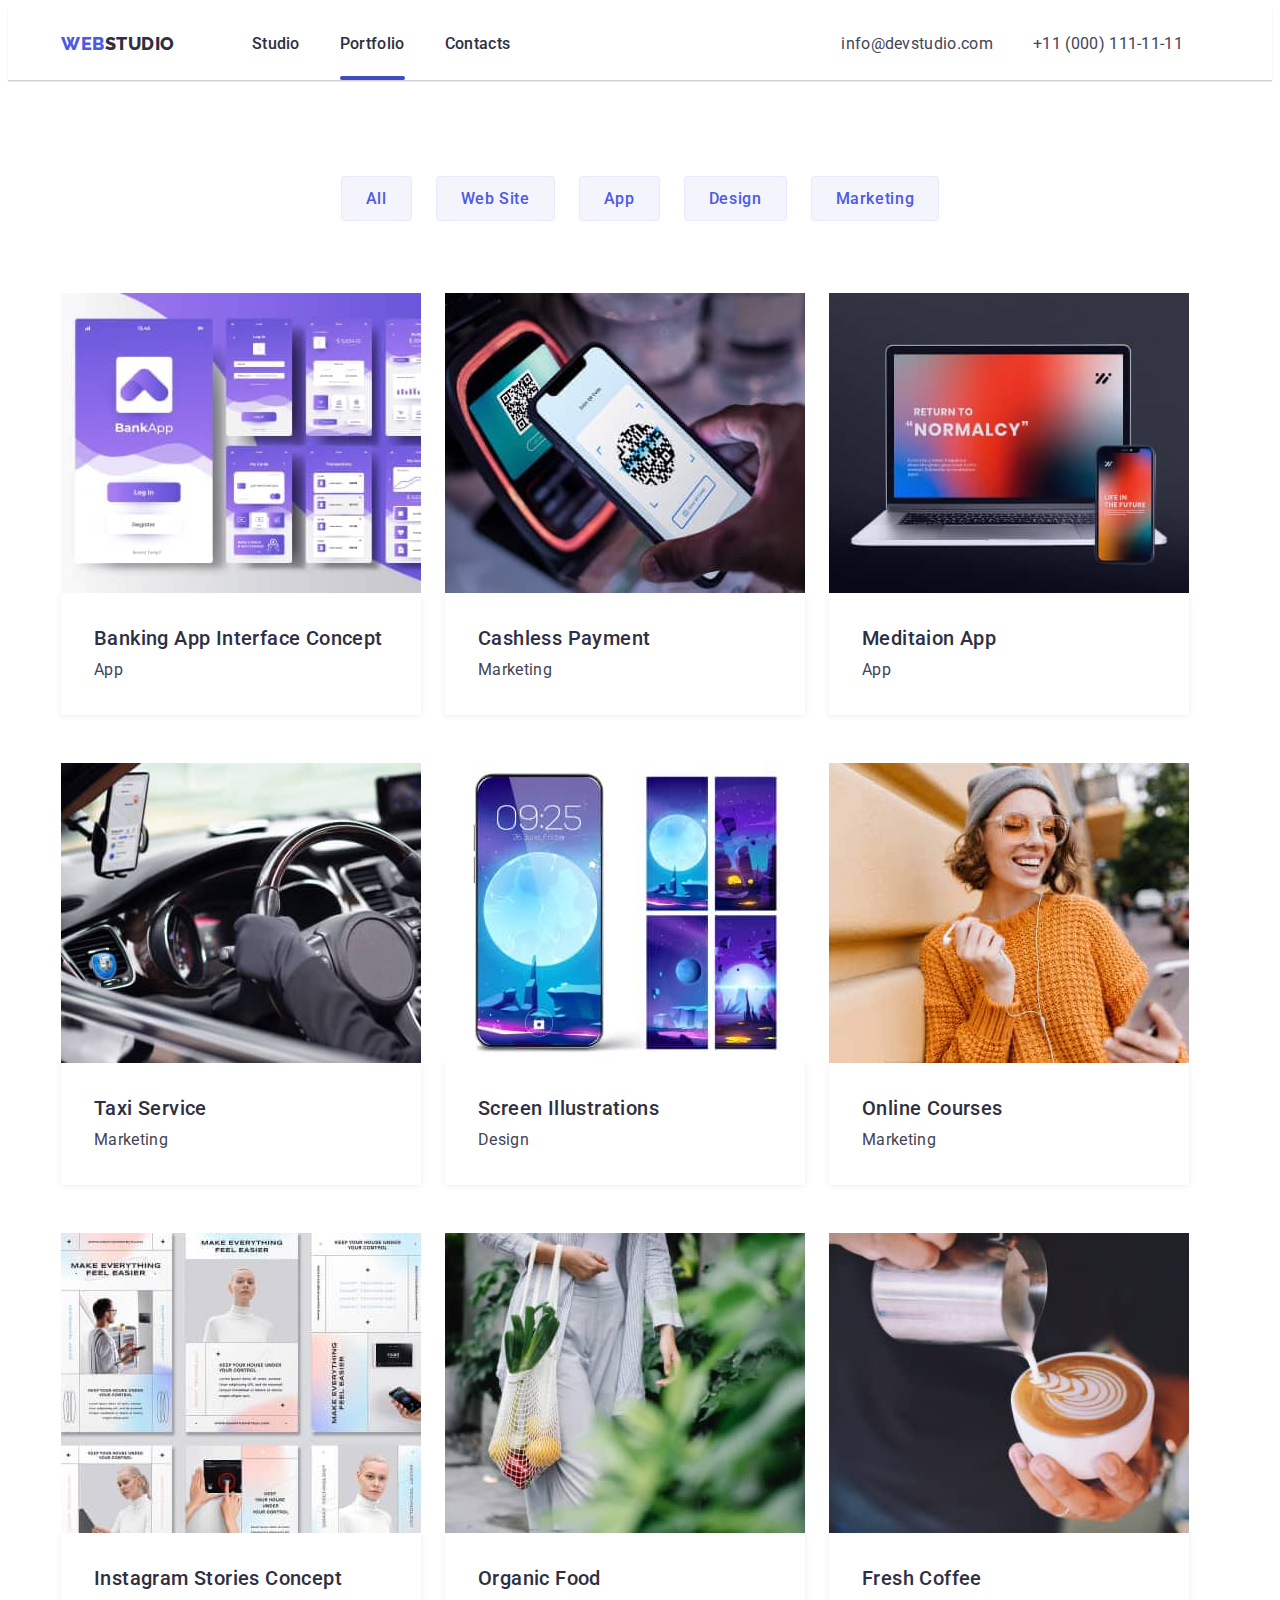
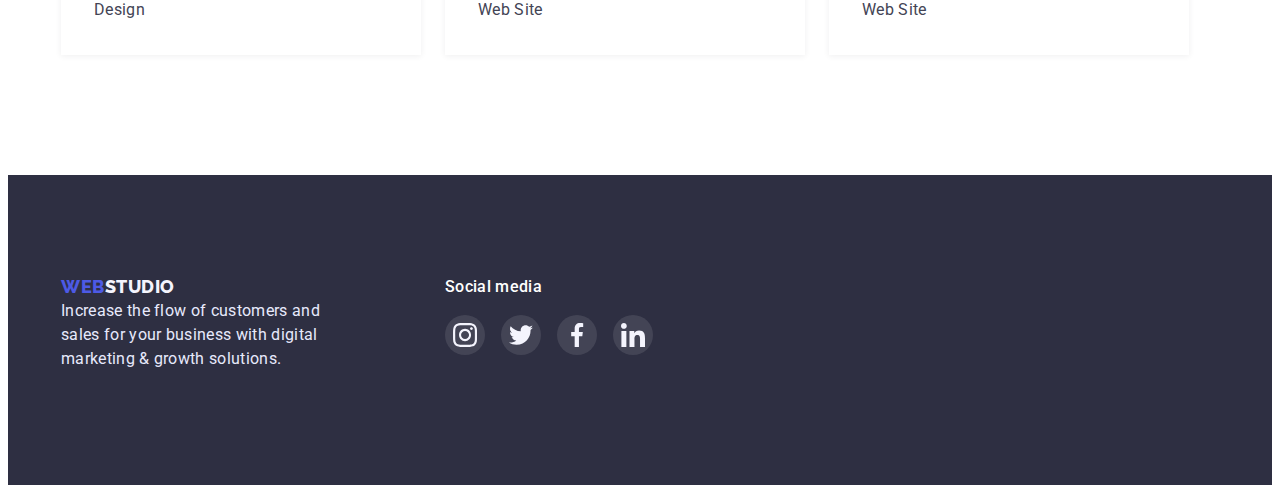
==== portfolio.html @ 7aad4e6a "hw-6-form-start" ====
<!DOCTYPE html>
<html lang="en">
  <head>
    <meta charset="UTF-8" />
    <meta http-equiv="X-UA-Compatible" content="IE=edge" />
    <meta name="viewport" content="width=device-width, initial-scale=1.0" />
    <title>Document</title>

    <link rel="preconnect" href="https://fonts.googleapis.com" />
    <link rel="preconnect" href="https://fonts.gstatic.com" crossorigin />
    <link
      href="https://fonts.googleapis.com/css2?family=Raleway:wght@700&family=Roboto:wght@400;500;700;900&display=swap"
      rel="stylesheet"
    />

    <link
      rel="stylesheet"
      href="https://cdnjs.cloudflare.com/ajax/libs/modern-normalize/1.1.0/modern-normalize.min.css"
      integrity="sha512-wpPYUAdjBVSE4KJnH1VR1HeZfpl1ub8YT/NKx4PuQ5NmX2tKuGu6U/JRp5y+Y8XG2tV+wKQpNHVUX03MfMFn9Q=="
      crossorigin="anonymous"
      referrerpolicy="no-referrer"
    />

    <link rel="stylesheet" href="./css/styles.css" />
  </head>
  <body>
    <!--Header Portfolio-->
    <header class="header">
      <div class="container header-nav">
        <a class="logo link" href="./index.html">WEB<span>STUDIO</span></a>
        <nav class="main-nav">
          <ul class="header-list list">
            <li class="list-item">
              <a class="header-link link" href="./index.html">Studio</a>
            </li>
            <li class="list-item">
              <a class="active header-link link" href="./portfolio.html"
                >Portfolio</a
              >
            </li>
            <li class="list-item">
              <a class="header-link link" href="/">Contacts</a>
            </li>
          </ul>
        </nav>
        <ul class="contacts list">
          <li class="contacts">
            <a class="header-mail link" href="mailto:info@devstudio.com"
              >info@devstudio.com</a
            >
          </li>
          <li class="contacts">
            <a class="header-phone link" href="tel:+110001111111"
              >+11 (000) 111-11-11</a
            >
          </li>
        </ul>
      </div>
    </header>

    <!--Main buttons-->
    <main>
      <section class="portfolio">
        <div class="container">
          <h1 class="hide">Buttons</h1>
          <ul class="list nav-bottons">
            <li class="item-btn">
              <button class="btn btn-portfolio" type="button">All</button>
            </li>
            <li class="item-btn">
              <button class="btn btn-portfolio" type="button">Web Site</button>
            </li>
            <li class="item-btn">
              <button class="btn btn-portfolio" type="button">App</button>
            </li>
            <li class="item-btn">
              <button class="btn btn-portfolio" type="button">Design</button>
            </li>
            <li class="item-btn">
              <button class="btn btn-portfolio" type="button">Marketing</button>
            </li>
          </ul>

          <!-- Section Gallery -->

          <ul class="img list gallery-list">
            <li class="gallery-item">
                <a class="gallery-link link" href="/">
                  <div class="box-overlay">
                  <img
                    class="photo"
                    width="360"
                    height="300"
                    src="./img/bankapp.jpg"
                    alt="bankapp"/>
                  <div class="overlay">
                    <p class="text-overlay">
                      14 Stylish and User-Friendly App Design Concepts · Task
                      Manager App · Calorie Tracker App · Exotic Fruit
                      Ecommerce App · Cloud Storage App
                    </p>
                  </div>
                  </div>
                  <div class="gallery-text">
                    <h2 class="name">Banking App Interface Concept</h2>
                    <p class="work">App</p>
                  </div>
                </a>
            </li>
            <li class="gallery-item">
              <a class="gallery-link link" href="/">
                <div class="box-overlay">
                <img
                  class="photo"
                  width="360"
                  height="300"
                  src="./img/qr.jpg"
                  alt="qr"
                />
                <div class="overlay">
                  <p class="text-overlay">
                    14 Stylish and User-Friendly App Design Concepts · Task
                    Manager App · Calorie Tracker App · Exotic Fruit
                    Ecommerce App · Cloud Storage App
                  </p>
                </div>
              </div>
                <div class="gallery-text">
                  <h2 class="name">Cashless Payment</h2>
                  <p class="work">Marketing</p>
                </div>
              </a>
            </li>
            <li class="gallery-item">
              <a class="gallery-link link" href="/">
                <div class="box-overlay">
                <img
                  class="photo"
                  width="360"
                  height="300"
                  src="./img/laptop-phone.jpg"
                  alt="laptop-phone"
                />
                <div class="overlay">
                  <p class="text-overlay">
                    14 Stylish and User-Friendly App Design Concepts · Task
                    Manager App · Calorie Tracker App · Exotic Fruit
                    Ecommerce App · Cloud Storage App
                  </p>
                </div>
                </div>
                <div class="gallery-text">
                  <h2 class="name">Meditaion App</h2>
                  <p class="work">App</p>
                </div>
              </a>
            </li>
            <li class="gallery-item">
              <a class="gallery-link link" href="/">
                <div class="box-overlay">
                <img
                  class="photo"
                  width="360"
                  height="300"
                  src="./img/car.jpg"
                  alt="car"
                />
                <div class="overlay">
                  <p class="text-overlay">
                    14 Stylish and User-Friendly App Design Concepts · Task
                    Manager App · Calorie Tracker App · Exotic Fruit
                    Ecommerce App · Cloud Storage App
                  </p>
                </div>
              </div>
                <div class="gallery-text">
                  <h3 class="name">Taxi Service</h3>
                  <p class="work">Marketing</p>
                </div>
              </a>
            </li>
            <li class="gallery-item">
              <a class="gallery-link link" href="/">
                <div class="box-overlay">
                <img
                  class="photo"
                  width="360"
                  height="300"
                  src="./img/phone.jpg"
                  alt="phone"
                />
                <div class="overlay">
                  <p class="text-overlay">
                    14 Stylish and User-Friendly App Design Concepts · Task
                    Manager App · Calorie Tracker App · Exotic Fruit
                    Ecommerce App · Cloud Storage App
                  </p>
                  </div>
                </div>
                <div class="gallery-text">
                  <h2 class="name">Screen Illustrations</h2>
                  <p class="work">Design</p>
                </div>
              </a>
            </li>

            <li class="gallery-item">
              <a class="gallery-link link" href="/">
                <div class="box-overlay">
                <img
                  class="photo"
                  width="360"
                  height="300"
                  src="./img/girl2.jpg"
                  alt="girl-smile"
                />
                <div class="overlay">
                  <p class="text-overlay">
                    14 Stylish and User-Friendly App Design Concepts · Task
                    Manager App · Calorie Tracker App · Exotic Fruit
                    Ecommerce App · Cloud Storage App
                  </p>
                  </div>
                </div>
                <div class="gallery-text">
                  <h2 class="name">Online Courses</h2>
                  <p class="work">Marketing</p>
                </div>
              </a>
            </li>
            <li class="gallery-item">
              <a class="gallery-link link" href="/">
                <div class="box-overlay">
                <img
                  class="photo"
                  width="360"
                  height="300"
                  src="./img/people.jpg"
                  alt="people"
                />
                <div class="overlay">
                  <p class="text-overlay">
                    14 Stylish and User-Friendly App Design Concepts · Task
                    Manager App · Calorie Tracker App · Exotic Fruit
                    Ecommerce App · Cloud Storage App
                  </p>
                  </div>
                </div>
                <div class="gallery-text">
                  <h2 class="name">Instagram Stories Concept</h2>
                  <p class="work">Design</p>
                </div>
              </a>
            </li>
            <li class="gallery-item">
              <a class="gallery-link link" href="/">
                <div class="box-overlay">
                <img
                  class="photo"
                  width="360"
                  height="300"
                  src="./img/girl.jpg"
                  alt="girl-and-food"
                />
                <div class="overlay">
                  <p class="text-overlay">
                    14 Stylish and User-Friendly App Design Concepts · Task
                    Manager App · Calorie Tracker App · Exotic Fruit
                    Ecommerce App · Cloud Storage App
                  </p>
                  </div>
                </div>
                <div class="gallery-text">
                  <h2 class="name">Organic Food</h2>
                  <p class="work">Web Site</p>
                </div>
              </a>
            </li>
            <li class="gallery-item">
              <a class="gallery-link link" href="/">
                <div class="box-overlay">
                <img
                  class="photo"
                  width="360"
                  height="300"
                  src="./img/coffe.jpg"
                  alt="coffee"
                />
                <div class="overlay">
                  <p class="text-overlay">
                    14 Stylish and User-Friendly App Design Concepts · Task
                    Manager App · Calorie Tracker App · Exotic Fruit
                    Ecommerce App · Cloud Storage App
                  </p>
                  </div>
                </div>
                <div class="gallery-text">
                  <h3 class="name">Fresh Coffee</h3>
                  <p class="work">Web Site</p>
                </div>
              </a>
            </li>
          </ul>
        </div>
      </section>
    </main>

    <!--footer Portfolio-->

    <footer class="footer">
      <div class="footer-container container">
        <div class="footer-main">
          <a class="logo-footer link" href="/">WEB<span>STUDIO</span></a>
          <p class="footer-text">
            Increase the flow of customers and sales for your business with
            digital marketing & growth solutions.
          </p>
        </div>
        <div class="footer-social">
          <h2 class="footer-social-title">Social media</h2>
          <ul class="footer-social-list">
            <li class="social-list">
              <a href="#" class="footer-social-link social-link">
                <svg class="footer-social-icon">
                  <use href="./img/icons.svg#icon-instagram"></use>
                </svg>
              </a>
            </li>
            <li class="social-list">
              <a href="#" class="footer-social-link social-link">
                <svg class="footer-social-icon">
                  <use href="./img/icons.svg#icon-twitter"></use>
                </svg>
              </a>
            </li>
            <li class="social-list">
              <a href="#" class="footer-social-link social-link">
                <svg class="footer-social-icon">
                  <use href="./img/icons.svg#icon-facebook"></use>
                </svg>
              </a>
            </li>
            <li class="social-list">
              <a href="#" class="footer-social-link social-link">
                <svg class="footer-social-icon">
                  <use href="./img/icons.svg#icon-linkedin"></use>
                </svg>
              </a>
            </li>
          </ul>
        </div>
      </div>
    </footer>
  </body>
</html>
---- css/styles.css ----
:root {
  --color-primary-brand: #4d5ae5;
  --color-dark: #2e2f42;
  --color-succes: #31d0aa;
  --color-text: #434455;
  --color-subtle-text: #8e8f99;
  --color-accent: #e7e9fc;
  --color-light: #f4f4fd;
  --color-team-text: #ffffff;
  --color-icons-team: #404bbf;
  --shadow-header: 0px 2px 1px rgba(46, 47, 66, 0.08),
    0px 1px 1px rgba(46, 47, 66, 0.16);
  --shadow-team: 0px 1px 6px rgba(46, 47, 66, 0.08),
    0px 1px 1px rgba(46, 47, 66, 0.16), 0px 2px 1px rgba(46, 47, 66, 0.08);
  --shadow-gallery: 0px 1px 6px rgba(46, 47, 66, 0.08);
}

body {
  font-family: "Roboto", sans-serif;
  color: var(--color-dark);
  background-color: white;
}

.container {
  width: 1158px;
  padding: 0 15px;
  margin: 0 auto;
}

.section {
  padding-top: 120px;
}

.link {
  text-decoration: none;
}

header .container {
  display: flex;
}

.header-list,
.contacts,
.logo,
.nav-bottons {
  display: flex;
}

h2,
h3,
h4,
p {
  margin: 0;
}

/*----------------------Header------------------- */

.header {
  box-shadow: var(--shadow-header);
}

.header-nav,
.main-nav,
.contacts {
  align-items: center;
}

.logo {
  font-family: "Raleway", sans-serif;
  font-weight: 800;
  font-size: 18px;
  line-height: 1.33;
  letter-spacing: 0.03em;
  text-transform: uppercase;
  color: var(--color-primary-brand);
}

.logo span {
  color: var(--color-dark);
}

.logo {
  padding-top: 24px;
  padding-bottom: 24px;
}

.logo {
  margin-right: 77px;
}

.main-nav {
  margin-right: 331px;
}

.header-link {
  font-weight: 500;
  font-size: 16px;
  line-height: 1.5;
  letter-spacing: 0.02em;
  color: var(--color-dark);
  padding-top: 24px;
  padding-bottom: 24px;

  transition: color 250ms cubic-bezier(0.4, 0, 0.2, 1);
}

.active {
  position: relative;
}

.active::after {
  content: " ";
  position: absolute;
  display: block;
  margin-top: calc(24px - 4px);
  width: 100%;
  height: 4px;
  border-radius: 2px;
  background-color: var(--color-icons-team);
}

.header-link:hover,
.header-link:focus {
  color: var(--color-primary-brand);
}

.list-item:not(:last-child) {
  margin-right: 40px;
}

.header-mail,
.header-phone {
  font-size: 16px;
  line-height: 1.5;
  letter-spacing: 0.02em;
  color: var(--color-text);
  padding-top: 24px;
  padding-bottom: 24px;

  transition: color 250ms cubic-bezier(0.4, 0, 0.2, 1);
}

.header-mail:hover,
.header-mail:focus {
  color: var(--color-primary-brand);
}

.header-phone:hover,
.headerphone:focus {
  color: var(--color-primary-brand);
}

.contacts:not(:last-child) {
  margin-right: 40px;
}

.list {
  list-style: none;
  padding: 0;
  margin: 0;
}

/*----------------- Main--------------------- */

.hero {
  text-align: center;
  padding: 192px 0;
  max-width: 1440px;
  height: 600px;
  margin: 0 auto;
  background-color: var(--color-dark);
  background-image: linear-gradient(
      rgba(46, 47, 66, 0.7),
      rgba(46, 47, 66, 0.7)
    ),
    url(../img/people-office.jpg);
  background-position: center;
  background-size: cover;
  background-repeat: no-repeat;
}

.hero-title {
  text-align: center;
  width: 492px;
  margin: 0 auto;
  color: white;
  font-size: 56px;
  line-height: 1.07;
  margin-bottom: 48px;
}

.btn {
  font-family: inherit;
  font-weight: 500;
  font-size: 16px;
  letter-spacing: 0.04em;
  cursor: pointer;
}

.main-btn {
  line-height: calc(19 / 16);
  color: var(--color-team-text);
  background-color: var(--color-primary-brand);
  box-shadow: 0px 4px 4px rgba(0, 0, 0, 0.15);
  border-radius: 4px;
  padding: 16px 32px;
  display: block;
  margin: 0 auto;
  border: 1px solid transparent;
  transition: background-color 250ms cubic-bezier(0.4, 0, 0.2, 1);
}

.main-btn:hover,
.main-btn:focus {
  background-color: var(--color-icons-team);
  box-shadow: 0px 4px 4px rgba(0, 0, 0, 0.15);
}
/* 
.main-btn:active.btn {
  background: var(--color-icons-team);
  box-shadow: 0px 4px 4px rgba(0, 0, 0, 0.15);
  border-radius: 4px;
} */

/*--------------------- Second section------------------- */

.hide {
  position: absolute;
  width: 1px;
  height: 1px;
  margin: -1px;
  border: 0;
  padding: 0;
  white-space: nowrap;
  clip-path: inset(100%);
  clip: rect(0 0 0 0);
  overflow: hidden;
}

.title {
  font-weight: 500;
  font-size: 20px;
  line-height: 1.2;
  letter-spacing: 0.02em;
  color: var(--color-dark);
}

.hero-text {
  font-size: 16px;
  line-height: 1.5;
  letter-spacing: 0.02em;
  color: var(--color-text);
}

.hero-list {
  display: flex;
  align-items: center;
}

.item:not(:last-child):not(:last-child) {
  margin-right: 24px;
}

.hero-icons {
  width: 264px;
  height: 112px;
  background-color: var(--color-light);
  display: flex;
  align-items: center;
  justify-content: center;
}

.hero-icon {
  width: 64px;
  height: 64px;
}

/*-------------------- Section What are we doing-------------- */

.doing {
  padding-bottom: 120px;
}

.title-doing {
  font-weight: 500;
  font-size: 36px;
  line-height: 1.11;
  letter-spacing: 0.02em;
  text-transform: capitalize;
  text-align: center;
  margin-bottom: 72px;
  margin-top: 0;
}

.img {
  display: flex;
  align-items: flex-start;
}

.img:not(:last-child):not(:last-child) {
  margin-right: 24px;
}

/*------------------------ Our Team------------------ */

.photo {
  display: block;
}

.our-team {
  background: var(--color-light);
  padding-top: 120px;
  padding-bottom: 120px;
}

.team {
  font-weight: 500;
  font-size: 36px;
  line-height: 1.11;
  letter-spacing: 0.02em;
  text-transform: capitalize;
  text-align: center;
}

.name {
  font-weight: 500;
  font-size: 20px;
  line-height: 1.2;
  letter-spacing: 0.02em;
  color: var(--color-dark);
  margin-top: 0;
  margin-bottom: 8px;
}

.work {
  font-size: 16px;
  line-height: 1.5;
  letter-spacing: 0.02em;
  color: var(--color-text);
}

.team-list {
  display: flex;
  margin-top: 72px;
}

.worker:not(:last-child) {
  margin-right: 24px;
}

.team-text {
  display: flex;
  flex-direction: column;
  justify-content: center;
  align-items: center;
  padding: 32px 16px;
  background-color: var(--color-team-text);
  box-shadow: var(--shadow-team);
  border-radius: 0px 0px 4px 4px;
}

.team-social-list {
  display: flex;
  list-style: none;
  width: 232px;
  height: 48px;
  padding: 12px 16px 36px 16px;
  justify-content: center;
  align-items: center;
  padding: 4px 0px;
  gap: 24px;
}

.social-list {
  width: 40px;
  height: 40px;
}

.social-link {
  border-radius: 50%;
  color: var(--color-light);
  background-color: var(--color-primary-brand);
  cursor: pointer;
  fill: var(--color-light);
  width: 100%;
  height: 100%;
  display: flex;
  align-items: center;
  justify-content: center;

  transition: background-color 250ms cubic-bezier(0.4, 0, 0.2, 1);
}

.social-link:hover,
.social-link:focus {
  background-color: var(--color-icons-team);
}

.social-icon {
  width: 16px;
  height: 16px;
}

/* -----------------------Customers--------------------*/

.customers-section {
  padding-bottom: 120px;
}

.customers-title {
  font-weight: 700;
  font-size: 36px;
  line-height: 1.16;
  text-align: center;
  letter-spacing: 0.03em;
  color: #2e2f42;
  padding-bottom: 72px;
}

.customers-list {
  list-style: none;
  display: flex;
  align-items: center;
  gap: 24px;
  justify-content: end;
}

.customer-link {
  width: 168px;
  height: 88px;
  border-radius: 4px;
  display: flex;
  align-items: center;
  justify-content: center;
  border: 1px solid var(--color-subtle-text);
  fill: var(--color-subtle-text);

  transition: fill 250ms cubic-bezier(0.4, 0, 0.2, 1),
    border 250ms cubic-bezier(0.4, 0, 0.2, 1);
}

.customer-link:hover,
.customer-link:focus {
  border: 1px solid var(--color-primary-brand);
  fill: var(--color-primary-brand);
}

.customer-icon {
  width: 104 px;
  height: 56 px;
}

/* ------------------------Footer-------------------- */

.footer {
  background-color: var(--color-dark);
  padding-top: 100px;
  padding-bottom: 100px;
}

.logo-footer {
  font-family: "Raleway", sans-serif;
  font-style: normal;
  font-weight: 800;
  font-size: 18px;
  line-height: 1.33;
  letter-spacing: 0.03em;
  text-transform: uppercase;
  color: var(--color-primary-brand);
  width: 1158px;
  margin-bottom: 16px;
}

.logo-footer span {
  color: var(--color-light);
}

.footer-text {
  font-size: 16px;
  line-height: 1.5;
  letter-spacing: 0.02em;
  color: var(--color-accent);
  width: 264px;
}

.footer-container {
  display: flex;
}

.footer-main {
  margin-right: 120px;
  width: 264px;
  height: 110px;
}

.footer-social-title {
  font-family: "Roboto";
  font-weight: 500;
  font-size: 16px;
  line-height: 1.5;
  letter-spacing: 0.02em;
  color: var(--color-team-text);
  padding-bottom: 16px;
}

.footer-social-list {
  list-style: none;
  display: flex;
  gap: 16px;
  padding: 0;
  margin: 0;
}

.footer-social-link {
  background-color: rgba(255, 255, 255, 0.1);
  transition: background-color 250ms cubic-bezier(0.4, 0, 0.2, 1);
}

.footer-social-link:hover,
.footer-social-link:focus {
  background-color: #31d0aa;
}

.footer-social-icon {
  width: 24px;
  height: 24px;
}

.footer-form {
  margin-left: 80px;
}

.form-subscribe {
  display: flex;
}

.input-mail {
  font-family: "Roboto";
  background-color: inherit;
  padding-left: 16px;
  height: 40px;
  width: 264px;
  margin-right: 16px;
  color: rgba(255, 255, 255, 0.6);
  line-height: calc(24 / 12);
  font-size: 12px;
  letter-spacing: 0.04em;
  border: 1px solid rgba(255, 255, 255, 0.3);
  filter: drop-shadow(0px 4px 4px rgba(0, 0, 0, 0.15));
  border-radius: 4px;
  outline: none;
  transition: filter 250ms cubic-bezier(0.4, 0, 0.2, 1),
    border 250ms cubic-bezier(0.4, 0, 0.2, 1);
}

.subscribe-button {
  display: inline-flex;
  justify-content: center;
  align-items: center;
  padding: 8px 24px;
  gap: 16px;
}

.icon-subscribe {
  width: 24px;
  height: 20px;
  fill: var(--color-team-text);
}

/* Portfolio buttons */

.btn-portfolio {
  padding: 12px 24px;
  border: 1px solid var(--color-accent);
  border-radius: 4px;
  color: var(--color-primary-brand);
  line-height: 1, 5;
  background-color: var(--color-light);
  order: 0;
  flex-grow: 0;
  text-align: center;
  cursor: pointer;
  transition: background-color 250ms cubic-bezier(0.4, 0, 0.2, 1),
    color 250ms cubic-bezier(0.4, 0, 0.2, 1);
}

.portfolio {
  padding-top: 96px;
}

.btn-portfolio:hover.btn,
.btn-portfolio:focus.btn {
  background-color: var(--color-primary-brand);
  color: #ffffff;
  box-shadow: 0px 3px 1px rgba(0, 0, 0, 0.1), 0px 2px 1px rgba(0, 0, 0, 0.08),
    0px 2px 2px rgba(0, 0, 0, 0.12);
  border-radius: 4px;
}

.nav-bottons {
  justify-content: center;
  margin-bottom: 72px;
}

.item-btn:not(:last-child) {
  margin-right: 24px;
}

/* Portfolio Gallery */

.gallery-list {
  display: flex;
  flex-wrap: wrap;
  padding-bottom: 120px;
}

.gallery-item {
  margin-right: 24px;
  margin-bottom: 48px;
}

.gallery-item:nth-child(3n) {
  margin-right: 0;
}

.gallery-item:nth-child(n + 7) {
  margin-bottom: 0;
}

.gallery-text {
  display: flex;
  flex-direction: column;
  padding: 32px 32px;
  background-color: var(--color-team-text);
  border: 0.5px solid var(--color-team-text);
  box-shadow: var(--shadow-gallery);
}

.gallery-link {
  display: block;
  transition: box-shadow 250ms cubic-bezier(0.4, 0, 0.2, 1),
    color 250ms cubic-bezier(0.4, 0, 0.2, 1);
}

.gallery-link:hover,
.gallery-link:focus {
  box-shadow: 0px 1px 6px rgba(46, 47, 66, 0.08),
    0px 1px 1px rgba(46, 47, 66, 0.16), 0px 2px 1px rgba(46, 47, 66, 0.08);
}

.text-overlay {
  font-weight: 500;
  font-size: 16px;
  line-height: 1.5;
  letter-spacing: 0.02em;
  color: var(--color-light);
}

.box-overlay {
  position: relative;
  overflow: hidden;
}

.overlay {
  position: absolute;
  width: 360px;
  height: 300px;
  top: 0px;
  left: 0px;
  padding: 40px 32px;
  background-color: var(--color-primary-brand);
  transform: translateY(100%);
  transition: transform 250ms cubic-bezier(0.4, 0, 0.2, 1);
  opacity: 0;
}

.gallery-link:hover .overlay {
  transform: translateY(0%);
  opacity: 1;
}

/* --------------Modal window-------------------- */

.backdrop {
  position: fixed;
  top: 0;
  left: 0;
  width: 100%;
  height: 100%;
  background-color: rgba(46, 47, 66, 0.4);

  transition: visibility 800ms ease, opacity 800ms ease;
}

.backdrop.is-hidden {
  visibility: hidden;
  opacity: 0;
  pointer-events: none;
}

.backdrop.is-hidden .modal {
  transform: translate(-50%, -50%);
  opacity: 0;
}

.modal {
  position: absolute;
  top: 50%;
  left: 50%;
  transform: translate(-50%, -50%);
  min-width: 408px;
  min-height: 576px;
  background-color: #fcfcfc;
  box-shadow: 0px 1px 1px rgba(0, 0, 0, 0.14), 0px 1px 3px rgba(0, 0, 0, 0.12),
    0px 2px 1px rgba(0, 0, 0, 0.2);
  border-radius: 4px;
  transition: opacity 800ms ease 200ms;
}

.modal-button {
  position: absolute;
  top: 24px;
  right: 24px;
  width: 24px;
  height: 24px;

  display: flex;
  align-items: center;
  justify-content: center;
  background-color: #e7e9fc;
  border: 1px solid rgba(0, 0, 0, 0.1);
  border-radius: 50%;
  cursor: pointer;
}

.icon-close {
  width: 8px;
  height: 8px;
}
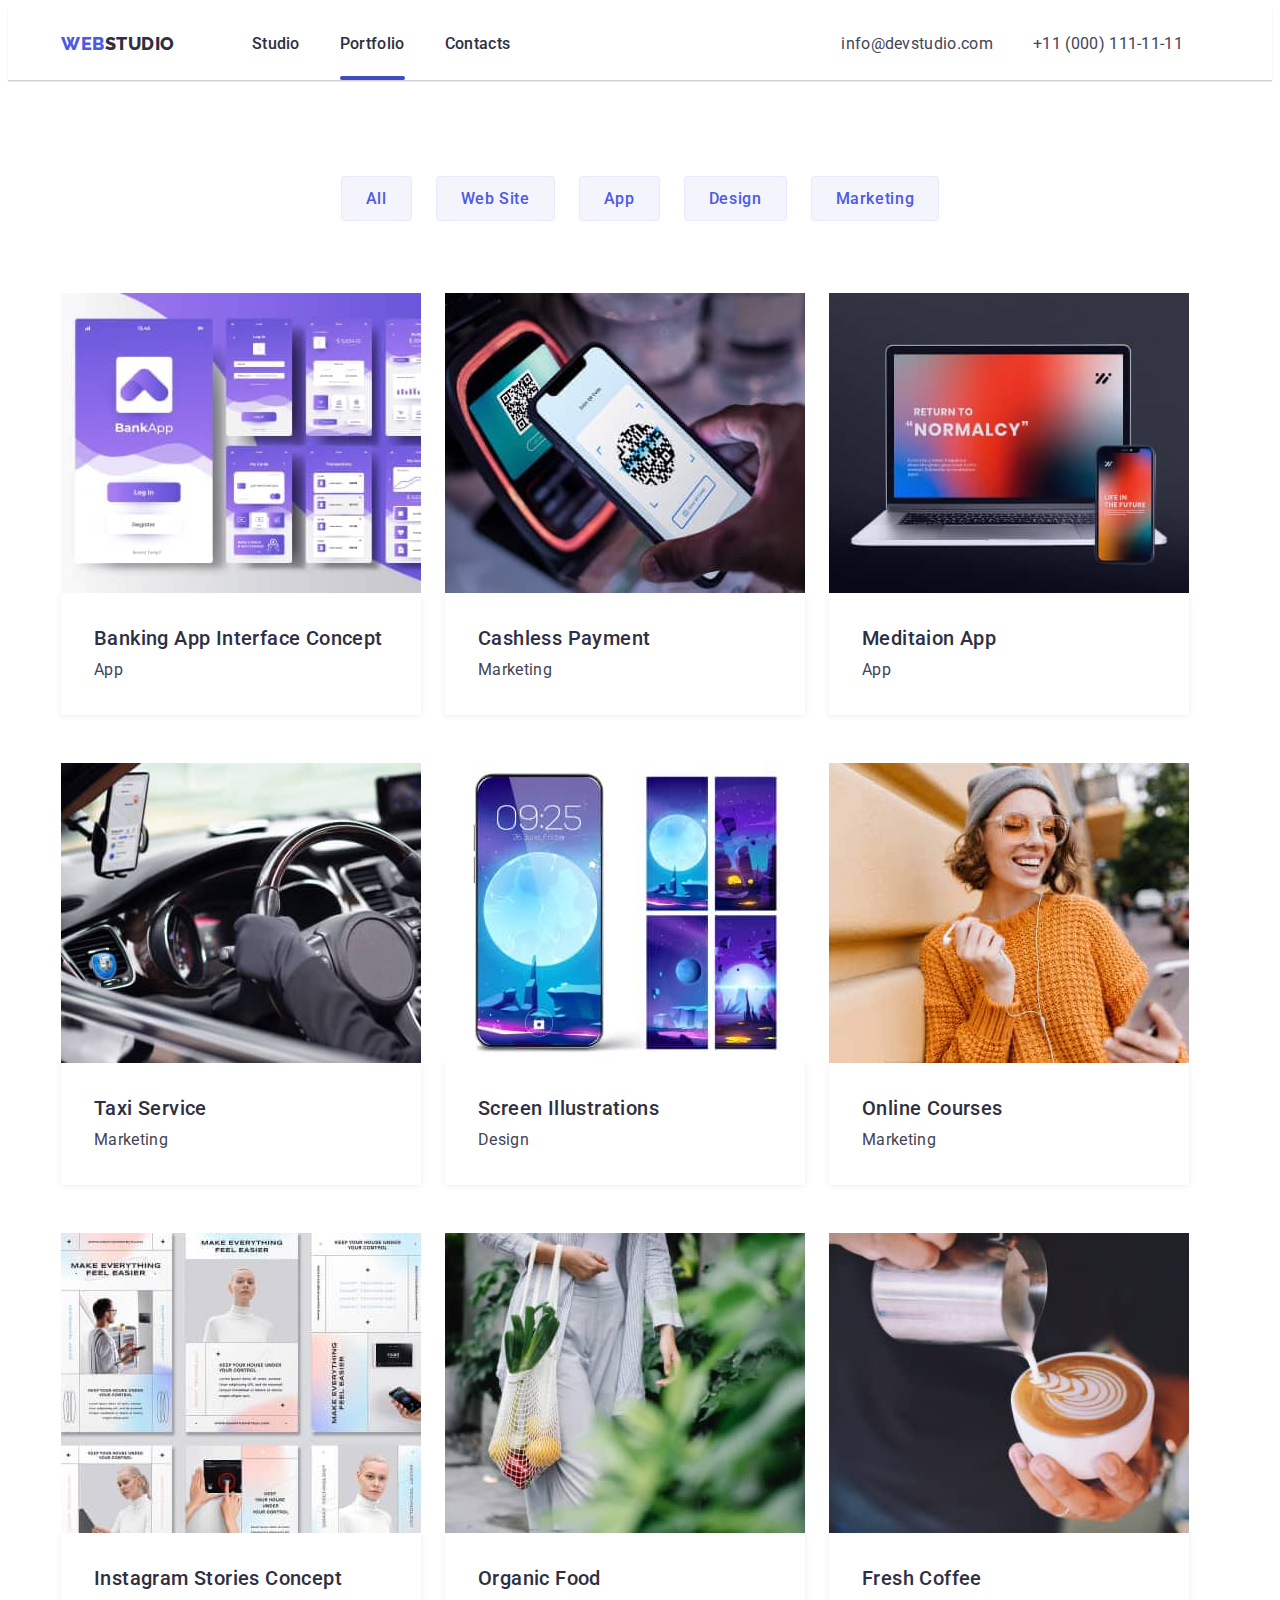
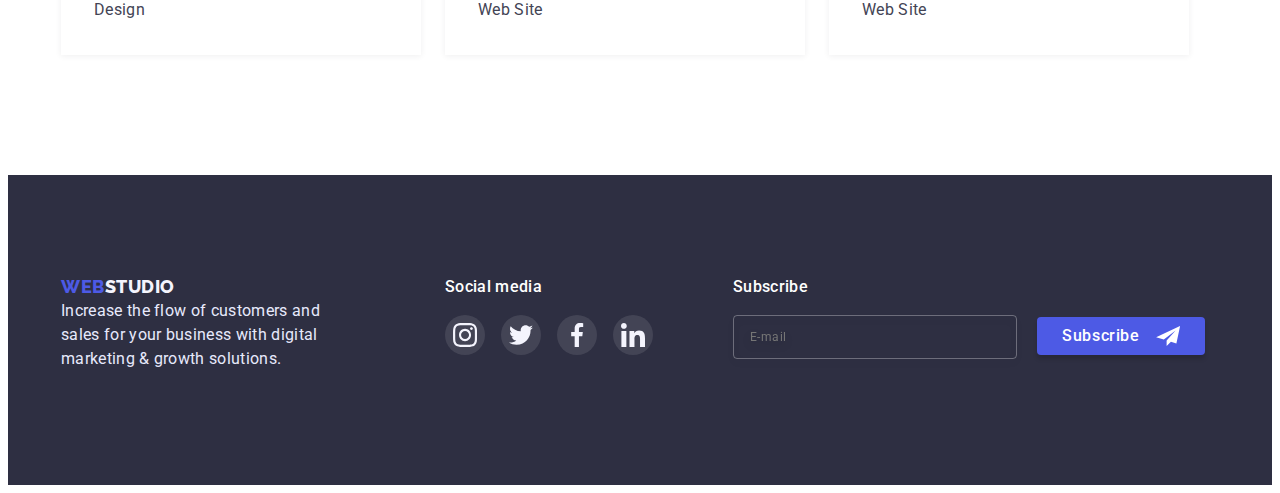
==== commit 418f8479: "hw-06-2" ====
--- a/portfolio.html
+++ b/portfolio.html
@@ -317,7 +317,7 @@
           </p>
         </div>
         <div class="footer-social">
-          <h2 class="footer-social-title">Social media</h2>
+          <p class="footer-social-title">Social media</p>
           <ul class="footer-social-list">
             <li class="social-list">
               <a href="#" class="footer-social-link social-link">
@@ -349,6 +349,27 @@
             </li>
           </ul>
         </div>
+
+        <!---------Footer-form------------->
+        <div class="footer-form">
+          <p class="footer-social-title">Subscribe</p>
+          <form>
+            <label>
+              <input
+                class="input-mail"
+                name="Subcribe"
+                type="email"
+                placeholder="E-mail"
+              />
+            </label>
+            <button class="btn main-btn subscribe-button" type="submit">
+              Subscribe
+              <svg class="icon-subscribe">
+                <use href="./img/icons.svg#icon-subscribe"></use>
+              </svg>
+            </button>
+          </form>
+        </div>
       </div>
     </footer>
   </body>
--- a/css/styles.css
+++ b/css/styles.css
@@ -714,7 +714,7 @@
   box-shadow: 0px 1px 1px rgba(0, 0, 0, 0.14), 0px 1px 3px rgba(0, 0, 0, 0.12),
     0px 2px 1px rgba(0, 0, 0, 0.2);
   border-radius: 4px;
-  transition: opacity 800ms ease 200ms;
+  transition: opacity 1000ms ease 200ms;
 }
 
 .modal-button {
@@ -727,13 +727,216 @@
   display: flex;
   align-items: center;
   justify-content: center;
-  background-color: #e7e9fc;
+  background-color: var(--color-accent);
   border: 1px solid rgba(0, 0, 0, 0.1);
+  fill: black;
   border-radius: 50%;
   cursor: pointer;
+  transition: background-color 250ms cubic-bezier(0.4, 0, 0.2, 1),
+    border 250ms cubic-bezier(0.4, 0, 0.2, 1),
+    fill 250ms cubic-bezier(0.4, 0, 0.2, 1);
+}
+
+.modal-button:hover,
+.modal-button:focus {
+  background-color: var(--color-icons-team);
+  border: 1px solid var(--color-icons-team);
+  fill: var(--color-team-text);
 }
 
 .icon-close {
   width: 8px;
   height: 8px;
 }
+
+.modal-form {
+  padding: 72px 24px 24px 24px;
+}
+
+.title-form {
+  font-family: "Roboto";
+  font-weight: 500;
+  font-size: 16px;
+  line-height: calc(24 / 16);
+  letter-spacing: 0.02em;
+  margin-right: auto;
+  margin-left: auto;
+  margin-bottom: 14px;
+  color: var(--color-dark);
+}
+
+.contacts-field {
+  display: block;
+  position: relative;
+}
+
+.contacts-input {
+  outline: transparent;
+  width: 100%;
+  height: 40px;
+  padding-left: 38px;
+  border: 1px solid rgba(33, 33, 33, 0.2);
+  border-radius: 4px;
+  transition: border-color 250ms cubic-bezier(0.4, 0, 0.2, 1);
+}
+
+.contacts-input:focus {
+  border-color: var(--color-primary-brand);
+}
+
+.form-icon-user {
+  position: absolute;
+  width: 12px;
+  height: 12px;
+  bottom: 14px;
+  left: 19px;
+  transition: fill 250ms cubic-bezier(0.4, 0, 0.2, 1);
+}
+
+.form-icon-tel {
+  position: absolute;
+  width: 13px;
+  height: 13px;
+  bottom: 14px;
+  left: 19px;
+  transition: fill 250ms cubic-bezier(0.4, 0, 0.2, 1);
+}
+
+.form-icon-mail {
+  position: absolute;
+  width: 15px;
+  height: 12px;
+  bottom: 14px;
+  left: 19px;
+  transition: fill 250ms cubic-bezier(0.4, 0, 0.2, 1);
+}
+
+.contacts-input:focus + .form-icon-user {
+  fill: var(--color-primary-brand);
+}
+
+.contacts-input:focus + .form-icon-tel {
+  fill: var(--color-primary-brand);
+}
+
+.contacts-input:focus + .form-icon-mail {
+  fill: var(--color-primary-brand);
+}
+
+.input-title {
+  display: block;
+  font-family: "Roboto";
+  margin-top: 8px;
+  margin-bottom: 4px;
+  font-style: normal;
+  font-weight: 400;
+  font-size: 12px;
+  line-height: calc(16 / 12);
+  letter-spacing: 0.04em;
+  color: var(--color-subtle-text);
+}
+
+.text-area {
+  display: block;
+}
+
+.text-area-text {
+  width: 100%;
+  height: 120px;
+  padding-top: 8px;
+  padding-left: 16px;
+  font-size: 12px;
+  font-family: inherit;
+  line-height: calc(16 / 12);
+  letter-spacing: 0.04em;
+  resize: none;
+  outline: transparent;
+  border: 1px solid rgba(33, 33, 33, 0.2);
+  border-radius: 4px;
+  transition: border-color 250ms cubic-bezier(0.4, 0, 0.2, 1);
+}
+
+.text-area-text:focus {
+  border-color: var(--color-primary-brand);
+}
+
+.contacts-agreement {
+  display: flex;
+}
+
+.form-checkbox {
+  display: inline-block;
+  appearance: none;
+}
+
+.check-icon {
+  width: 16px;
+  height: 16px;
+  margin-top: 16px;
+  border: 1.25px solid var(--color-dark);
+  border-radius: 2px;
+}
+
+.form-checkbox:checked + .check-icon {
+  background-color: #404bbf;
+  
+  background-position: center;
+  background-repeat: no-repeat;
+  background-origin: border-box;
+  border-color: #404bbf;
+}
+
+.accept-text {
+  display: inline-block;
+  font-family: "Roboto";
+  color: #757575;
+  font-size: 12px;
+  line-height: calc(16 / 12);
+  letter-spacing: 0.04em;
+  margin-top: 16px;
+  margin-left: 8px;
+}
+
+.accept-link {
+  font-family: "Roboto";
+  font-size: 12px;
+  line-height: calc(16 / 12);
+  letter-spacing: 0.04em;
+}
+
+.accept-link:hover,
+.accept-link:focus {
+  color: var(--color-primary-brand);
+}
+
+.box-button-send {
+  display: flex;
+  justify-content: center;
+  align-items: center;
+}
+
+.send-button {
+  padding: 16px 32px 16px 32px;
+  font-family: "Roboto";
+  font-weight: 500;
+  font-size: 16px;
+  line-height: calc(24 / 16);
+  letter-spacing: 0.04em;
+  border: none;
+  margin-top: 24px;
+  min-width: 169px;
+  cursor: pointer;
+  background-color: var(--color-primary-brand);
+  color: var(--color-team-text);
+  box-shadow: 0px 4px 4px rgba(0, 0, 0, 0.15);
+  border-radius: 4px;
+  transition: box-shadow 250ms cubic-bezier(0.4, 0, 0.2, 1),
+    background-color cubic-bezier(0.4, 0, 0.2, 1),
+    border-radius 250ms cubic-bezier(0.4, 0, 0.2, 1);
+}
+
+.send-button:hover {
+  background-color: var(--color-icons-team);
+  box-shadow: 0px 4px 4px rgba(0, 0, 0, 0.15);
+  border-radius: 4px;
+}
